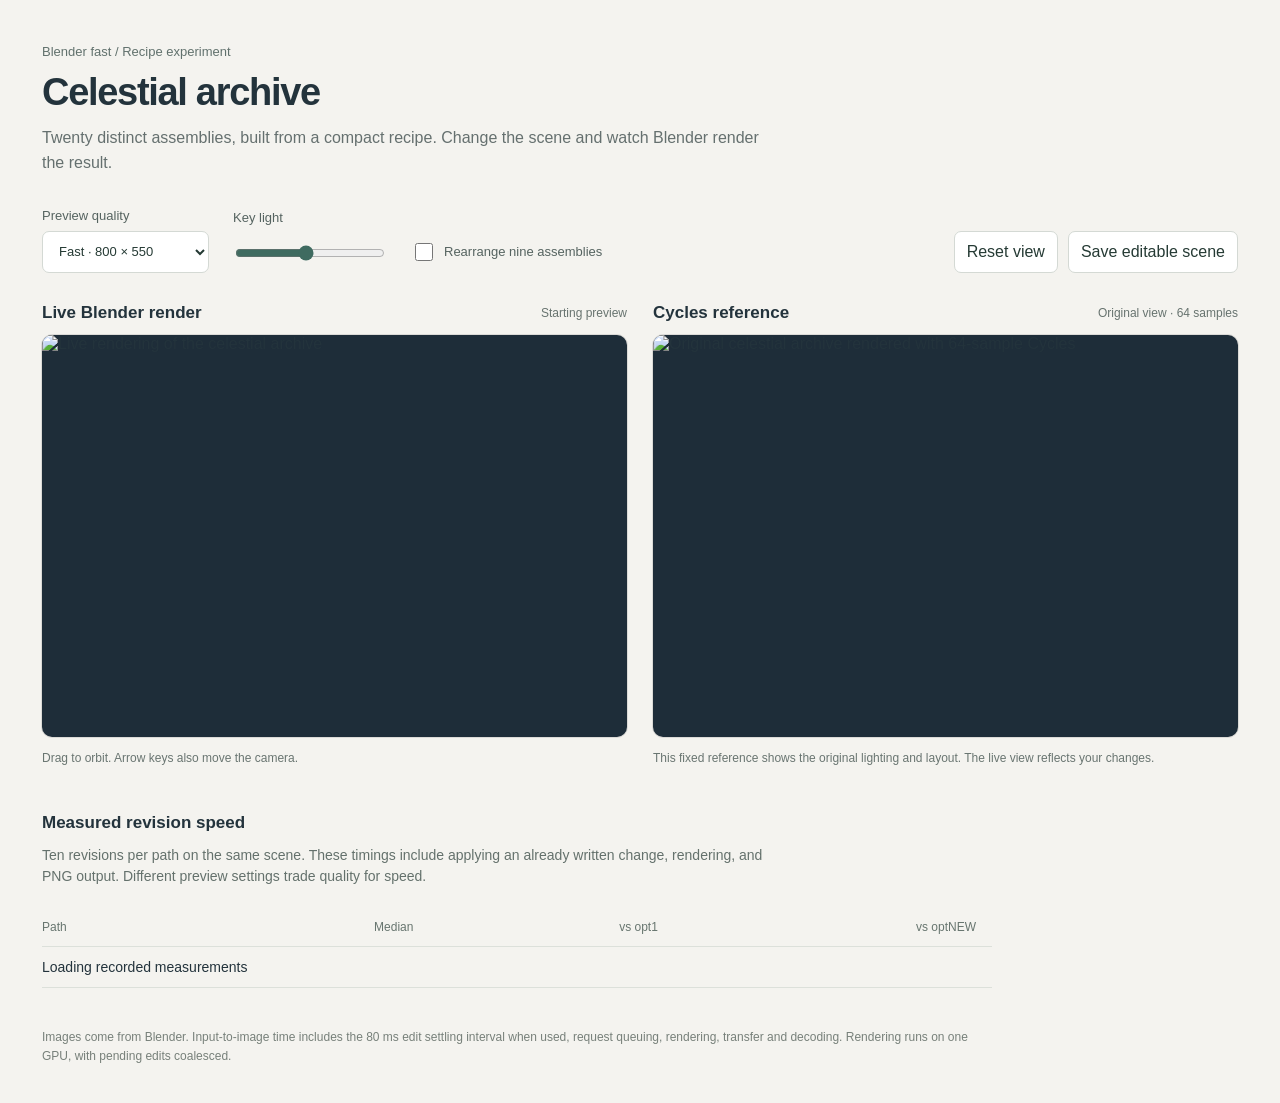
==== preview/recipe-viewer/index.html @ 3dfe2ef0 "Add compact scene recipes and measured interactive Blender previews" ====
<!doctype html>
<html lang="en">
<head><meta charset="utf-8"><meta name="viewport" content="width=device-width,initial-scale=1"><title>Celestial archive · Blender recipe preview</title><link rel="stylesheet" href="style.css"></head>
<body>
<main>
  <header><p class="eyebrow">Blender fast / Recipe experiment</p><h1>Celestial archive</h1><p class="intro">Twenty distinct assemblies, built from a compact recipe. Change the scene and watch Blender render the result.</p></header>
  <section class="controls" aria-label="Scene controls">
    <label>Preview quality<select id="quality"><option value="interactive">Fast · 800 × 550</option><option value="eevee">Eevee · 1600 × 1100</option><option value="optNEW">Cycles · 8 samples</option><option value="opt1">Cycles · 64 samples</option></select></label>
    <label>Key light<input id="light" type="range" min="0.3" max="2" step="0.05" value="1.1"></label>
    <label class="toggle"><input id="layout" type="checkbox">Rearrange nine assemblies</label>
    <div class="actions"><button id="reset">Reset view</button><button id="save">Save editable scene</button><a id="download" href="/scene-live.blend" hidden download>Download scene</a></div>
  </section>
  <section class="views" aria-label="Rendered views">
    <figure><div class="figure-title"><h2>Live Blender render</h2><span id="state" role="status">Starting preview</span></div><div class="image-wrap"><img id="live" src="/initial.png" alt="Live rendering of the celestial archive" draggable="false" tabindex="0"><span id="updating" hidden>Rendering this change</span></div><figcaption><span id="latency">Drag to orbit. Arrow keys also move the camera.</span><span id="engine"></span></figcaption></figure>
    <figure><div class="figure-title"><h2>Cycles reference</h2><span>Original view · 64 samples</span></div><img src="/reference.png" alt="Original celestial archive rendered with 64-sample Cycles"><figcaption>This fixed reference shows the original lighting and layout. The live view reflects your changes.</figcaption></figure>
  </section>
  <section class="measurements"><h2>Measured revision speed</h2><p>Ten revisions per path on the same scene. These timings include applying an already written change, rendering, and PNG output. Different preview settings trade quality for speed.</p><table><thead><tr><th>Path</th><th>Median</th><th>vs opt1</th><th>vs optNEW</th></tr></thead><tbody id="results"><tr><td colspan="4">Loading recorded measurements</td></tr></tbody></table></section>
  <footer><p>Images come from Blender. Input-to-image time includes the 80 ms edit settling interval when used, request queuing, rendering, transfer and decoding. Rendering runs on one GPU, with pending edits coalesced.</p></footer>
</main><script type="module" src="app.js"></script>
</body></html>
---- preview/recipe-viewer/style.css ----
:root {
  font-family:ui-sans-serif,-apple-system,BlinkMacSystemFont,"Segoe UI",sans-serif;
  color:#23333c;
  background:#f4f3ef;
  font-synthesis:none;
  -webkit-font-smoothing:antialiased;
  font-variant-numeric:tabular-nums
}
* {
  box-sizing:border-box
}
body {
  margin:0
}
main {
  max-width:1700px;
  margin:auto;
  padding:44px 42px 24px
}
header {
  max-width:770px;
  margin-bottom:32px
}
.eyebrow {
  font-size:13px;
  color:#61716d;
  margin:0 0 12px
}
h1 {
  font-size:38px;
  letter-spacing:-1.3px;
  font-weight:570;
  margin:0 0 12px;
  text-wrap:balance
}
h2 {
  font-size:17px;
  font-weight:560;
  margin:0
}
.intro {
  font-size:16px;
  line-height:1.55;
  color:#65706f;
  margin:0;
  text-wrap:pretty
}
.controls {
  display:flex;
  flex-wrap:wrap;
  align-items:end;
  gap:24px;
  margin-bottom:30px
}
label {
  font-size:13px;
  display:flex;
  flex-direction:column;
  gap:8px;
  color:#556360
}
select,button {
  font:inherit;
  min-height:42px;
  border:1px solid #d4d9d4;
  border-radius:7px;
  background:#fff;
  padding:0 12px;
  color:#253a34
}
button {
  cursor:pointer;
  transition:background .15s,transform .15s
}
button:hover {
  background:#e9eeea
}
button:active {
  transform:scale(.96)
}
input[type=range] {
  height:36px;
  width:150px;
  accent-color:#3f6b60
}
.toggle {
  flex-direction:row;
  align-items:center;
  min-height:42px
}
.toggle input {
  width:18px;
  height:18px;
  accent-color:#3f6b60
}
.actions {
  display:flex;
  align-items:center;
  gap:10px;
  margin-left:auto
}
.actions a {
  font-size:13px;
  color:#285847
}
.views {
  display:grid;
  grid-template-columns:1fr 1fr;
  gap:26px
}
figure {
  margin:0;
  min-width:0
}
.figure-title {
  display:flex;
  align-items:center;
  justify-content:space-between;
  gap:12px;
  margin-bottom:12px
}
.figure-title span {
  font-size:12px;
  color:#67736f
}
img {
  display:block;
  width:100%;
  aspect-ratio:16/11;
  object-fit:contain;
  background:#1e2d39;
  border-radius:10px;
  outline:1px solid rgba(0,0,0,.1)
}
#live {
  cursor:grab;
  touch-action:none
}
#live:active {
  cursor:grabbing
}
.image-wrap {
  position:relative
}
#updating {
  position:absolute;
  bottom:14px;
  left:14px;
  background:rgba(238,242,239,.94);
  padding:8px 12px;
  border-radius:6px;
  font-size:12px
}
figcaption {
  font-size:12px;
  color:#697571;
  line-height:1.5;
  margin-top:12px;
  display:flex;
  justify-content:space-between;
  gap:10px
}
.measurements {
  margin-top:46px;
  max-width:950px
}
.measurements p {
  font-size:14px;
  line-height:1.55;
  color:#64716c;
  max-width:740px;
  margin:12px 0 20px
}
table {
  border-collapse:collapse;
  width:100%;
  font-size:14px
}
th,td {
  padding:12px 16px;
  text-align:right;
  border-bottom:1px solid #dce0da
}
th {
  font-size:12px;
  color:#67756f;
  font-weight:500
}
th:first-child,td:first-child {
  text-align:left;
  padding-left:0
}
footer {
  margin-top:40px;
  max-width:950px;
  font-size:12px;
  line-height:1.6;
  color:#77807a
}
button:focus-visible,select:focus-visible,img:focus-visible {
  outline:2px solid #497564;
  outline-offset:3px
}
[hidden] {
  display:none!important
}
@media(max-width:950px) {
  main {
  padding:26px 20px
}
.views {
  grid-template-columns:1fr
}
.actions {
  margin-left:0
}
.controls {
  gap:18px
}
.figure-title {
  flex-wrap:wrap
}
h1 {
  font-size:32px
}

}
@media(prefers-reduced-motion:reduce) {
  button {
  transition:none
}

}
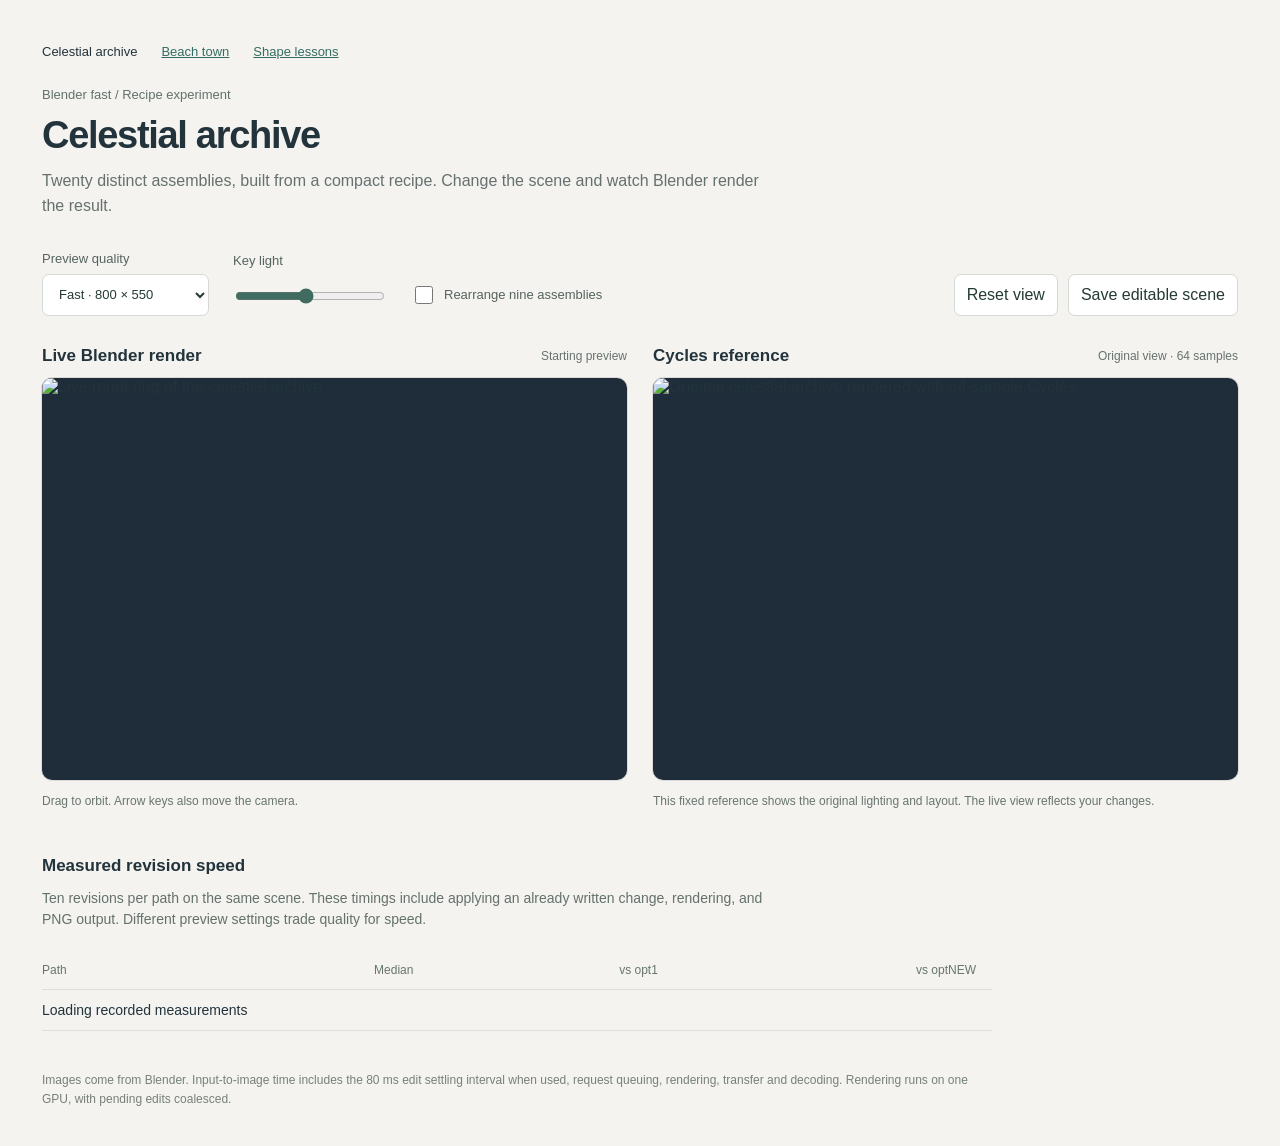
==== commit 86daf05d: "Add composable shape language and local teaching workflow" ====
--- a/preview/recipe-viewer/index.html
+++ b/preview/recipe-viewer/index.html
@@ -3,6 +3,7 @@
 <head><meta charset="utf-8"><meta name="viewport" content="width=device-width,initial-scale=1"><title>Celestial archive · Blender recipe preview</title><link rel="stylesheet" href="style.css"></head>
 <body>
 <main>
+  <nav aria-label="Scene" style="display:flex;gap:24px;margin-bottom:28px;font-size:13px"><span aria-current="page">Celestial archive</span><a href="beach.html" style="color:#356d62">Beach town</a><a href="shapes.html" style="color:#356d62">Shape lessons</a></nav>
   <header><p class="eyebrow">Blender fast / Recipe experiment</p><h1>Celestial archive</h1><p class="intro">Twenty distinct assemblies, built from a compact recipe. Change the scene and watch Blender render the result.</p></header>
   <section class="controls" aria-label="Scene controls">
     <label>Preview quality<select id="quality"><option value="interactive">Fast · 800 × 550</option><option value="eevee">Eevee · 1600 × 1100</option><option value="optNEW">Cycles · 8 samples</option><option value="opt1">Cycles · 64 samples</option></select></label>
